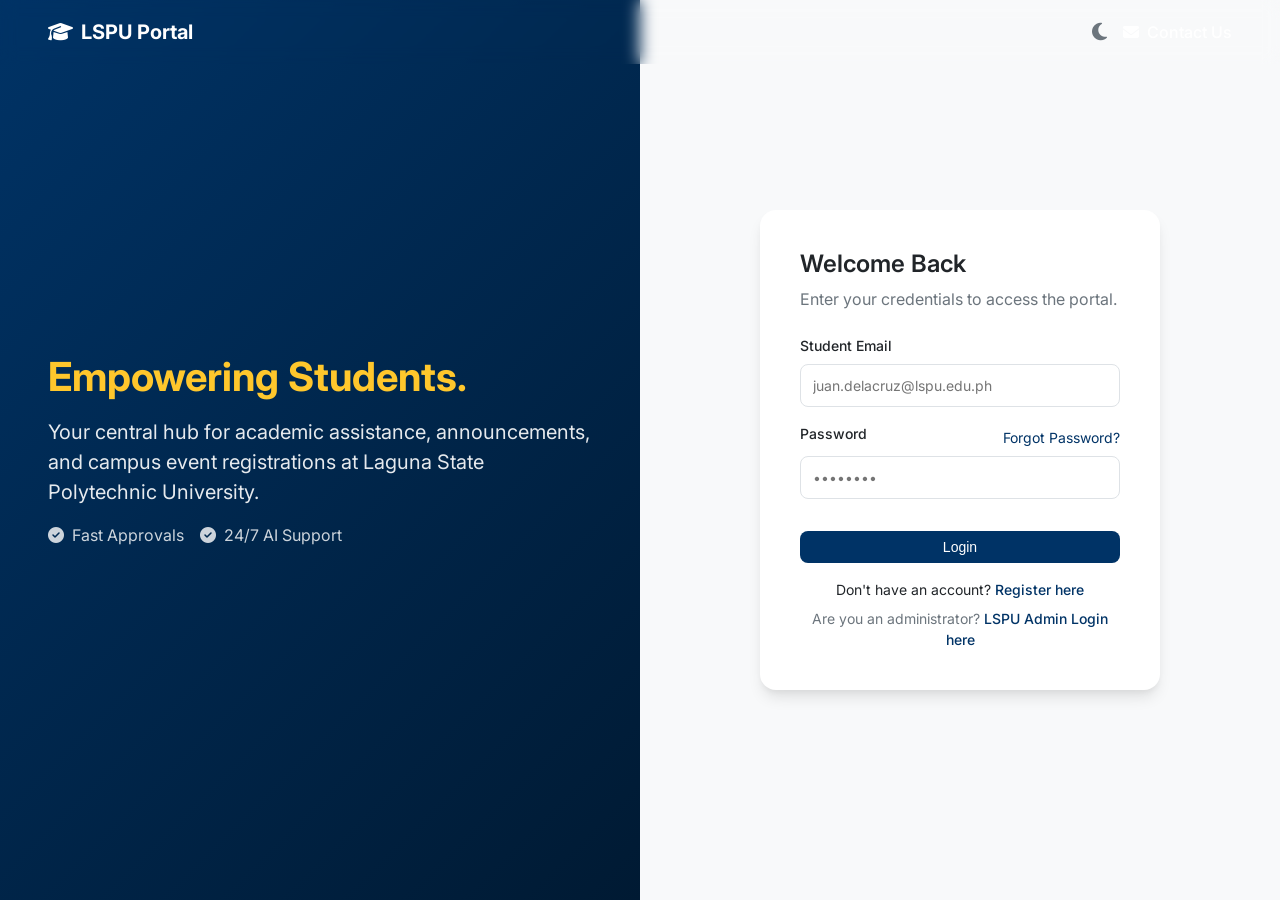
==== index.html @ 84448596 "initial upload intial files" ====
<!DOCTYPE html>
<html lang="en">
<head>
    <meta charset="UTF-8">
    <meta name="viewport" content="width=device-width, initial-scale=1.0">
    <title>LSPU Student Assistance Portal</title>
    <link rel="stylesheet" href="style.css">
    <!-- Using FontAwesome for icons -->
    <link rel="stylesheet" href="https://cdnjs.cloudflare.com/ajax/libs/font-awesome/6.4.0/css/all.min.css">
</head>
<body>
    <header class="top-header" style="position: absolute; width: 100%; background: transparent; border: none; z-index: 10;">
        <div class="logo-container" style="color: white; border: none;">
            <i class="fa-solid fa-graduation-cap"></i> LSPU Portal
        </div>
        <div style="padding-right: 1.5rem; display: flex; gap: 1rem; align-items: center;"><a href="#" class="theme-toggle" style="color: white; font-size: 1.25rem;"><i class="fa-solid fa-moon"></i></a>
            <a href="#" style="color: white; font-weight: 500;"><i class="fa-solid fa-envelope mr-2"></i>Contact Us</a>
        </div>
    </header>

    <main class="split-screen">
        <!-- Left Side: Branding -->
        <section class="split-left">
            <h1 class="brand-title">Empowering Students.</h1>
            <p class="brand-subtitle">Your central hub for academic assistance, announcements, and campus event registrations at Laguna State Polytechnic University.</p>
            
            <div class="mt-4" style="display: flex; gap: 1rem; opacity: 0.8;">
                <div class="flex items-center gap-2"><i class="fa-solid fa-check-circle text-accent"></i> Fast Approvals</div>
                <div class="flex items-center gap-2"><i class="fa-solid fa-check-circle text-accent"></i> 24/7 AI Support</div>
            </div>
        </section>

        <!-- Right Side: Authentication -->
        <section class="split-right">
            <div class="auth-container" id="loginForm">
                <h2 class="mb-2">Welcome Back</h2>
                <p class="text-muted mb-6">Enter your credentials to access the portal.</p>
                
                <form id="formLogin">
                    <div class="form-group">
                        <label class="form-label" for="loginEmail">Student Email</label>
                        <input type="email" id="loginEmail" class="form-control" placeholder="juan.delacruz@lspu.edu.ph" required>
                    </div>
                    <div class="form-group">
                        <div class="flex justify-between items-center">
                            <label class="form-label mb-0" for="loginPassword">Password</label>
                            <a href="#" style="font-size: 0.875rem;">Forgot Password?</a>
                        </div>
                        <input type="password" id="loginPassword" class="form-control mt-1" placeholder="••••••••" required>
                    </div>
                    
                    <button type="submit" class="btn btn-primary btn-block mt-4">Login</button>
                </form>

                <div class="text-center mt-4" style="font-size: 0.875rem;">
                    Don't have an account? <span class="toggle-link" id="showRegister">Register here</span><br>
                    <span class="text-muted mt-2 d-block" style="display: block; margin-top: 0.5rem;">Are you an administrator? <a href="admin-login.html" class="toggle-link" style="text-decoration: none;">LSPU Admin Login here</a></span>
                </div>
            </div>

            <div class="auth-container hidden" id="registerForm">
                <h2 class="mb-2">Create Account</h2>
                <p class="text-muted mb-6">Register with your official student email.</p>
                
                <form id="formRegister">
                    <div class="form-group">
                        <label class="form-label" for="regName">Full Name</label>
                        <input type="text" id="regName" class="form-control" placeholder="Juan Dela Cruz" required>
                    </div>
                    <div class="form-group">
                        <label class="form-label" for="regEmail">Student Email</label>
                        <input type="email" id="regEmail" class="form-control" placeholder="juan.delacruz@lspu.edu.ph" required>
                    </div>
                    <div class="form-group">
                        <label class="form-label" for="regPassword">Password</label>
                        <input type="password" id="regPassword" class="form-control" placeholder="••••••••" required>
                    </div>
                    
                    <button type="submit" class="btn btn-accent btn-block mt-4">Register</button>
                </form>

                <div class="text-center mt-4" style="font-size: 0.875rem;">
                    Already have an account? <span class="toggle-link" id="showLogin">Login here</span><br>
                    <span class="text-muted mt-2 d-block" style="display: block; margin-top: 0.5rem;">Are you an administrator? <a href="admin-login.html" class="toggle-link" style="text-decoration: none;">LSPU Admin Login here</a></span>
                </div>
            </div>
        </section>
    </main>

    <script src="index.js"></script>
<script src="theme.js"></script>
</body>
</html>
---- style.css ----
@import url('https://fonts.googleapis.com/css2?family=Inter:wght@300;400;500;600;700&display=swap');

:root {
  /* Color Palette */
  --bg-color: #F8F9FA;
  --surface-color: #FFFFFF;
  --text-color: #212529;
  --text-muted: #6c757d;
  --border-color: #DEE2E6;
  
  /* LSPU Accent Colors */
  --primary-color: #003366;
  --primary-hover: #002244;
  --accent-color: #FFC72C;
  --accent-hover: #e6b327;
  
  /* Status Colors */
  --status-resolved: #0d6efd;
  --status-pending: #FFC72C;
  --status-rejected: #dc3545;

  /* Shadows */
  --shadow-sm: 0 1px 3px rgba(0,0,0,0.05);
  --shadow-md: 0 4px 6px -1px rgba(0,0,0,0.1), 0 2px 4px -1px rgba(0,0,0,0.06);
  --shadow-lg: 0 10px 15px -3px rgba(0,0,0,0.1), 0 4px 6px -2px rgba(0,0,0,0.05);
  
  /* Radii */
  --radius-sm: 0.375rem;
  --radius-md: 0.5rem;
  --radius-lg: 0.75rem;
  --radius-xl: 1rem;
}

[data-theme="dark"] {
  --bg-color: #121212;
  --surface-color: #1e1e1e;
  --text-color: #e0e0e0;
  --text-muted: #a0a0a0;
  --border-color: #333333;
  --primary-color: #1a5276;
  --primary-hover: #2471a3;
  --accent-color: #d4ac0d;
  --accent-hover: #f1c40f;
  --shadow-sm: 0 1px 3px rgba(0,0,0,0.5);
  --shadow-md: 0 4px 6px -1px rgba(0,0,0,0.6);
  --shadow-lg: 0 10px 15px -3px rgba(0,0,0,0.7);
}

* {
  margin: 0;
  padding: 0;
  box-sizing: border-box;
}

body {
  font-family: 'Inter', sans-serif;
  background-color: var(--bg-color);
  color: var(--text-color);
  line-height: 1.5;
  -webkit-font-smoothing: antialiased;
  transition: background-color 0.3s ease, color 0.3s ease;
}

a {
  color: var(--primary-color);
  text-decoration: none;
  transition: color 0.2s;
}

a:hover {
  color: var(--primary-hover);
}

h1, h2, h3, h4, h5, h6 {
  font-weight: 600;
  line-height: 1.2;
}

/* Typography Utility */
.text-muted { color: var(--text-muted); }
.text-primary { color: var(--primary-color); }

/* Buttons */
.btn {
  display: inline-flex;
  align-items: center;
  justify-content: center;
  padding: 0.5rem 1rem;
  font-weight: 500;
  border-radius: var(--radius-md);
  border: none;
  cursor: pointer;
  transition: all 0.2s ease-in-out;
  font-size: 0.875rem;
}

.btn-primary {
  background-color: var(--primary-color);
  color: #fff;
}

.btn-primary:hover {
  background-color: var(--primary-hover);
  transform: translateY(-1px);
}

.btn-accent {
  background-color: var(--accent-color);
  color: var(--text-color);
}

.btn-accent:hover {
  background-color: var(--accent-hover);
  transform: translateY(-1px);
}

.btn-outline {
  background-color: transparent;
  border: 1px solid var(--border-color);
  color: var(--text-color);
}

.btn-outline:hover {
  background-color: var(--bg-color);
  border-color: var(--text-muted);
}

.btn-block {
  width: 100%;
}

/* Forms */
.form-group {
  margin-bottom: 1rem;
}

.form-label {
  display: block;
  margin-bottom: 0.5rem;
  font-weight: 500;
  font-size: 0.875rem;
}

.form-control {
  display: block;
  width: 100%;
  padding: 0.625rem 0.75rem;
  font-size: 0.875rem;
  line-height: 1.5;
  color: var(--text-color);
  background-color: var(--surface-color);
  border: 1px solid var(--border-color);
  border-radius: var(--radius-md);
  transition: border-color 0.15s ease-in-out, box-shadow 0.15s ease-in-out;
  font-family: 'Inter', sans-serif;
}

.form-control:focus {
  border-color: var(--primary-color);
  outline: 0;
  box-shadow: 0 0 0 0.2rem rgba(0, 51, 102, 0.1);
}

/* Cards & Bento */
.card {
  background-color: var(--surface-color);
  border-radius: var(--radius-lg);
  border: 1px solid var(--border-color);
  box-shadow: var(--shadow-sm);
  padding: 1.5rem;
  transition: box-shadow 0.3s ease, transform 0.3s ease, background-color 0.3s ease, border-color 0.3s ease;
}

.card:hover {
  box-shadow: var(--shadow-lg);
  transform: translateY(-4px) scale(1.01);
}

/* Drag and Drop Zone */
.drop-zone {
  border: 2px dashed var(--border-color);
  border-radius: var(--radius-lg);
  padding: 2rem;
  text-align: center;
  background-color: var(--bg-color);
  cursor: pointer;
  transition: all 0.2s ease-in-out;
}

.drop-zone:hover, .drop-zone.dragover {
  border-color: var(--primary-color);
  background-color: rgba(0, 51, 102, 0.02);
}

/* Capsules / Badges */
.badge {
  display: inline-flex;
  align-items: center;
  padding: 0.25em 0.6em;
  font-size: 0.75rem;
  font-weight: 600;
  border-radius: 9999px; /* Pill shape */
}

.badge-resolved {
  background-color: rgba(13, 110, 253, 0.1);
  color: var(--status-resolved);
}

.badge-pending {
  background-color: rgba(255, 199, 44, 0.2);
  color: #b38600; /* Darker yellow for text contrast */
}

/* Layout Utilities */
.split-screen {
  display: flex;
  min-height: 100vh;
  flex-direction: column;
}

@media (min-width: 768px) {
  .split-screen {
    flex-direction: row;
  }
}

.split-left {
  flex: 1;
  background: linear-gradient(135deg, var(--primary-color) 0%, #001a33 100%);
  color: white;
  display: flex;
  flex-direction: column;
  justify-content: center;
  padding: 3rem;
}

.split-right {
  flex: 1;
  background-color: var(--bg-color);
  display: flex;
  flex-direction: column;
  justify-content: center;
  padding: 3rem;
  position: relative;
}

/* Dashboard Layout */
.dashboard-layout {
  display: flex;
  min-height: 100vh;
  flex-direction: column;
}

.sidebar {
  width: 250px;
  background-color: var(--surface-color);
  border-right: 1px solid var(--border-color);
  display: flex;
  flex-direction: column;
  position: fixed;
  top: 0;
  bottom: 0;
  left: -250px;
  transition: left 0.3s ease, background-color 0.3s ease, border-color 0.3s ease;
  z-index: 1000;
}

.sidebar.open {
  left: 0;
}

@media (min-width: 992px) {
  .dashboard-layout {
    flex-direction: row;
  }
  .sidebar {
    position: static;
    left: 0;
  }
  .main-content {
    flex: 1;
  }
}

.sidebar-overlay {
  display: none;
  position: fixed;
  top: 0; left: 0; right: 0; bottom: 0;
  background: rgba(0,0,0,0.5);
  z-index: 999;
}
.sidebar-overlay.active {
  display: block;
}

@media (min-width: 992px) {
  .sidebar-overlay {
    display: none !important;
  }
}

.main-content {
  flex: 1;
  display: flex;
  flex-direction: column;
  background-color: var(--bg-color);
  min-height: 100vh;
}

.top-header {
  height: 64px;
  background-color: var(--surface-color);
  border-bottom: 1px solid var(--border-color);
  display: flex;
  align-items: center;
  justify-content: space-between;
  padding: 0 1.5rem;
  transition: background-color 0.3s ease, border-color 0.3s ease;
  backdrop-filter: blur(8px);
}

.content-area {
  padding: 1.5rem;
  flex: 1;
  overflow-y: auto;
}

/* Bento Grid */
.bento-grid {
  display: grid;
  grid-template-columns: repeat(1, 1fr);
  gap: 1.5rem;
}

@media (min-width: 768px) {
  .bento-grid {
    grid-template-columns: repeat(2, 1fr);
  }
}

@media (min-width: 1200px) {
  .bento-grid {
    grid-template-columns: repeat(3, 1fr);
  }
}

/* Utilities */
.hidden { display: none !important; }
.flex { display: flex; }
.items-center { align-items: center; }
.justify-between { justify-content: space-between; }
.mt-1 { margin-top: 0.25rem; }
.mt-2 { margin-top: 0.5rem; }
.mt-4 { margin-top: 1rem; }
.mb-2 { margin-bottom: 0.5rem; }
.mb-4 { margin-bottom: 1rem; }
.mb-6 { margin-bottom: 1.5rem; }
.mr-2 { margin-right: 0.5rem; }
.gap-2 { gap: 0.5rem; }
.gap-4 { gap: 1rem; }
.text-center { text-align: center; }
.w-full { width: 100%; }

/* Auth Container */
.auth-container {
  max-width: 400px;
  width: 100%;
  margin: 0 auto;
  background: var(--surface-color);
  padding: 2.5rem;
  border-radius: var(--radius-xl);
  box-shadow: var(--shadow-lg);
}

.toggle-link {
  color: var(--primary-color);
  cursor: pointer;
  font-weight: 500;
}

.toggle-link:hover {
  text-decoration: underline;
}

.brand-title {
  font-size: 2.5rem;
  font-weight: 700;
  margin-bottom: 1rem;
  color: var(--accent-color);
}

.brand-subtitle {
  font-size: 1.25rem;
  opacity: 0.9;
}

/* Navigation Links */
.nav-link {
  display: flex;
  align-items: center;
  padding: 0.75rem 1.5rem;
  color: var(--text-color);
  font-weight: 500;
  transition: background-color 0.3s ease, color 0.3s ease, padding-left 0.3s ease;
  border-left: 3px solid transparent;
}

.nav-link:hover {
  background-color: var(--bg-color);
  color: var(--primary-color);
  padding-left: 1.75rem;
}

.nav-link.active {
  background-color: rgba(0, 51, 102, 0.05);
  color: var(--primary-color);
  border-left-color: var(--primary-color);
}

.nav-icon {
  margin-right: 0.75rem;
  width: 20px;
  text-align: center;
}

.logo-container {
  padding: 1.5rem;
  border-bottom: 1px solid var(--border-color);
  font-weight: 700;
  font-size: 1.25rem;
  color: var(--primary-color);
  display: flex;
  align-items: center;
  gap: 0.5rem;
}

/* Horizontal Carousel */
.carousel-container {
  display: flex;
  overflow-x: auto;
  gap: 1.5rem;
  padding-bottom: 1rem;
  scroll-snap-type: x mandatory;
  -webkit-overflow-scrolling: touch;
}

.carousel-container::-webkit-scrollbar {
  height: 8px;
}

.carousel-container::-webkit-scrollbar-track {
  background: var(--bg-color); 
  border-radius: 4px;
}

.carousel-container::-webkit-scrollbar-thumb {
  background: var(--border-color); 
  border-radius: 4px;
}

.carousel-container::-webkit-scrollbar-thumb:hover {
  background: var(--text-muted); 
}

.carousel-card {
  min-width: 300px;
  max-width: 400px;
  flex: 0 0 auto;
  scroll-snap-align: start;
  overflow: hidden;
  display: flex;
  flex-direction: column;
}

.carousel-banner {
  width: 100%;
  height: 180px;
  object-fit: cover;
  border-bottom: 1px solid var(--border-color);
}
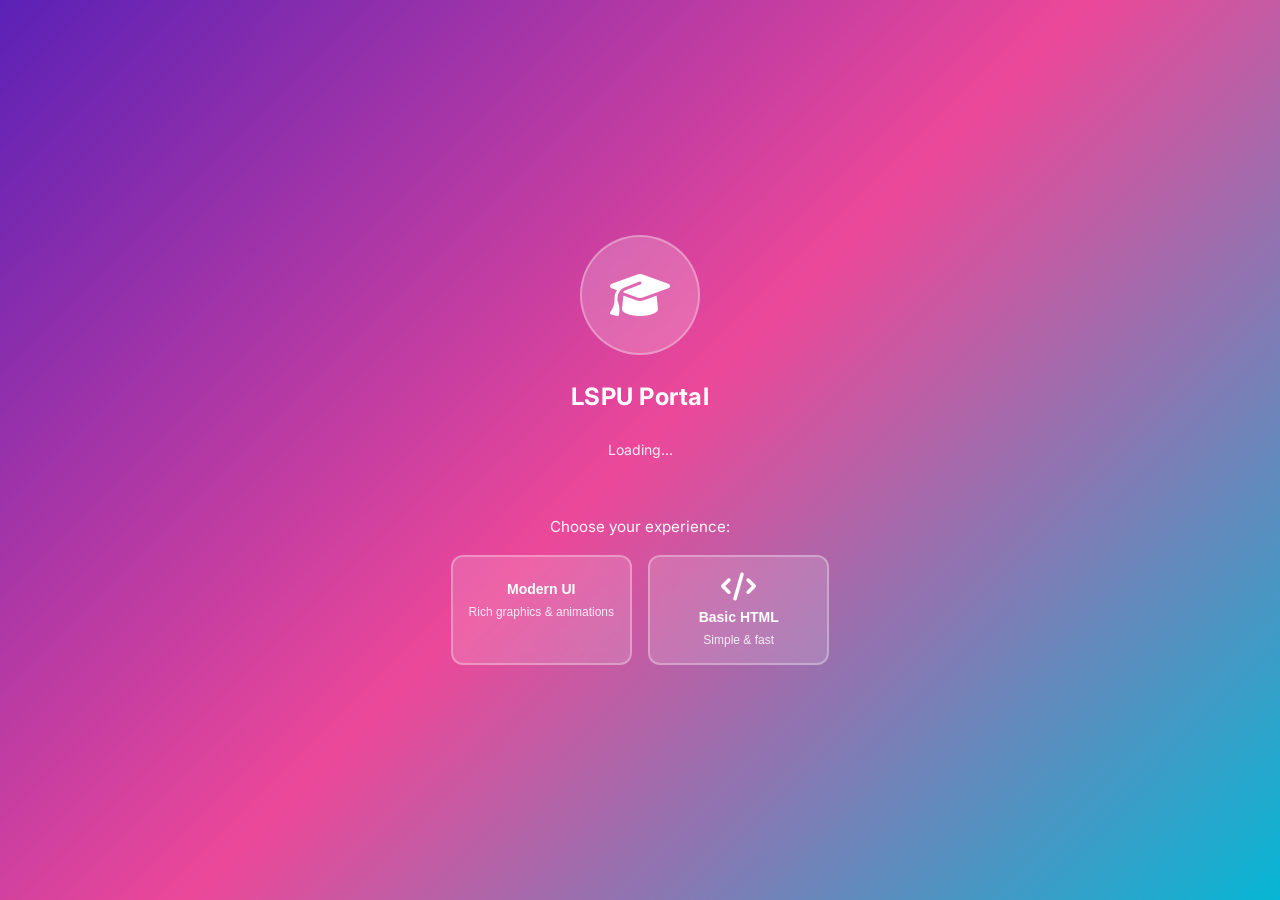
==== commit 01d99118: "Add Basic HTML mode, splash screen, and styles Introduce a lightweight Basic HTML mode and animated " ====
--- a/index.html
+++ b/index.html
@@ -89,7 +89,12 @@
 
     <script src="index.js"></script>
 <script src="theme.js"></script>
+<script src="notifications.js"></script>
+<script src="basic-mode.js"></script>
+<script src="splash-screen.js"></script>
 </body>
 </html>
 
 
+
+
--- a/style.css
+++ b/style.css
@@ -1,28 +1,38 @@
 @import url('https://fonts.googleapis.com/css2?family=Inter:wght@300;400;500;600;700&display=swap');
 
 :root {
-  /* Color Palette */
-  --bg-color: #F8F9FA;
+  /* Modern Vibrant Color Palette */
+  --bg-color: #F0F4FF;
   --surface-color: #FFFFFF;
-  --text-color: #212529;
+  --text-color: #1a1f3a;
   --text-muted: #6c757d;
-  --border-color: #DEE2E6;
+  --border-color: #E0E8FF;
   
-  /* LSPU Accent Colors */
-  --primary-color: #003366;
-  --primary-hover: #002244;
-  --accent-color: #FFC72C;
-  --accent-hover: #e6b327;
+  /* Primary Gradient Colors */
+  --primary-color: #5B21B6;
+  --primary-hover: #7C3AED;
+  --accent-color: #F59E0B;
+  --accent-hover: #D97706;
+  
+  /* Secondary vibrant colors */
+  --secondary-color: #EC4899;
+  --secondary-hover: #DB2777;
+  --tertiary-color: #06B6D4;
+  --tertiary-hover: #0891B2;
+  --success-color: #10B981;
+  --success-hover: #059669;
+  --warning-color: #F59E0B;
+  --danger-color: #EF4444;
   
   /* Status Colors */
-  --status-resolved: #0d6efd;
-  --status-pending: #FFC72C;
-  --status-rejected: #dc3545;
+  --status-resolved: #10B981;
+  --status-pending: #F59E0B;
+  --status-rejected: #EF4444;
 
   /* Shadows */
-  --shadow-sm: 0 1px 3px rgba(0,0,0,0.05);
-  --shadow-md: 0 4px 6px -1px rgba(0,0,0,0.1), 0 2px 4px -1px rgba(0,0,0,0.06);
-  --shadow-lg: 0 10px 15px -3px rgba(0,0,0,0.1), 0 4px 6px -2px rgba(0,0,0,0.05);
+  --shadow-sm: 0 1px 3px rgba(91, 33, 182, 0.08);
+  --shadow-md: 0 4px 6px -1px rgba(91, 33, 182, 0.12), 0 2px 4px -1px rgba(91, 33, 182, 0.08);
+  --shadow-lg: 0 10px 15px -3px rgba(91, 33, 182, 0.15), 0 4px 6px -2px rgba(91, 33, 182, 0.1);
   
   /* Radii */
   --radius-sm: 0.375rem;
@@ -32,18 +42,26 @@
 }
 
 [data-theme="dark"] {
-  --bg-color: #121212;
-  --surface-color: #1e1e1e;
-  --text-color: #e0e0e0;
-  --text-muted: #a0a0a0;
-  --border-color: #333333;
-  --primary-color: #1a5276;
-  --primary-hover: #2471a3;
-  --accent-color: #d4ac0d;
-  --accent-hover: #f1c40f;
-  --shadow-sm: 0 1px 3px rgba(0,0,0,0.5);
-  --shadow-md: 0 4px 6px -1px rgba(0,0,0,0.6);
-  --shadow-lg: 0 10px 15px -3px rgba(0,0,0,0.7);
+  --bg-color: #0f1419;
+  --surface-color: #1a202c;
+  --text-color: #f0f4ff;
+  --text-muted: #a0aec0;
+  --border-color: #2d3748;
+  --primary-color: #9F7AEA;
+  --primary-hover: #B291DC;
+  --accent-color: #F6AD55;
+  --accent-hover: #F98316;
+  --secondary-color: #F687B3;
+  --secondary-hover: #F472B6;
+  --tertiary-color: #22D3EE;
+  --tertiary-hover: #06B6D4;
+  --success-color: #34D399;
+  --success-hover: #10B981;
+  --warning-color: #FBBF24;
+  --danger-color: #F87171;
+  --shadow-sm: 0 1px 3px rgba(159, 122, 234, 0.15);
+  --shadow-md: 0 4px 6px -1px rgba(159, 122, 234, 0.2);
+  --shadow-lg: 0 10px 15px -3px rgba(159, 122, 234, 0.25);
 }
 
 * {
@@ -97,21 +115,25 @@
 .btn-primary {
   background-color: var(--primary-color);
   color: #fff;
+  font-weight: 600;
 }
 
 .btn-primary:hover {
   background-color: var(--primary-hover);
-  transform: translateY(-1px);
+  transform: translateY(-2px);
+  box-shadow: 0 8px 12px rgba(91, 33, 182, 0.3);
 }
 
 .btn-accent {
   background-color: var(--accent-color);
-  color: var(--text-color);
+  color: #fff;
+  font-weight: 600;
 }
 
 .btn-accent:hover {
   background-color: var(--accent-hover);
-  transform: translateY(-1px);
+  transform: translateY(-2px);
+  box-shadow: 0 8px 12px rgba(245, 158, 11, 0.3);
 }
 
 .btn-outline {
@@ -158,7 +180,7 @@
 .form-control:focus {
   border-color: var(--primary-color);
   outline: 0;
-  box-shadow: 0 0 0 0.2rem rgba(0, 51, 102, 0.1);
+  box-shadow: 0 0 0 0.2rem rgba(91, 33, 182, 0.15);
 }
 
 /* Cards & Bento */
@@ -168,12 +190,31 @@
   border: 1px solid var(--border-color);
   box-shadow: var(--shadow-sm);
   padding: 1.5rem;
-  transition: box-shadow 0.3s ease, transform 0.3s ease, background-color 0.3s ease, border-color 0.3s ease;
+  transition: box-shadow 0.3s ease, transform 0.3s ease, background-color 0.3s ease, border-color 0.3s ease, border 0.3s ease;
+  position: relative;
+}
+
+.card::before {
+  content: '';
+  position: absolute;
+  top: 0;
+  left: 0;
+  right: 0;
+  height: 3px;
+  background: linear-gradient(90deg, var(--primary-color), var(--accent-color), var(--secondary-color));
+  border-radius: var(--radius-lg) var(--radius-lg) 0 0;
+  opacity: 0;
+  transition: opacity 0.3s ease;
 }
 
 .card:hover {
   box-shadow: var(--shadow-lg);
-  transform: translateY(-4px) scale(1.01);
+  transform: translateY(-6px);
+  border-color: var(--primary-color);
+}
+
+.card:hover::before {
+  opacity: 1;
 }
 
 /* Drag and Drop Zone */
@@ -189,7 +230,7 @@
 
 .drop-zone:hover, .drop-zone.dragover {
   border-color: var(--primary-color);
-  background-color: rgba(0, 51, 102, 0.02);
+  background: linear-gradient(135deg, rgba(91, 33, 182, 0.05), rgba(236, 72, 153, 0.03));
 }
 
 /* Capsules / Badges */
@@ -203,13 +244,17 @@
 }
 
 .badge-resolved {
-  background-color: rgba(13, 110, 253, 0.1);
+  background: linear-gradient(135deg, rgba(16, 185, 129, 0.1), rgba(16, 185, 129, 0.05));
   color: var(--status-resolved);
+  border: 1px solid var(--status-resolved);
+  font-weight: 600;
 }
 
 .badge-pending {
-  background-color: rgba(255, 199, 44, 0.2);
-  color: #b38600; /* Darker yellow for text contrast */
+  background: linear-gradient(135deg, rgba(245, 158, 11, 0.15), rgba(245, 158, 11, 0.05));
+  color: #b45309;
+  border: 1px solid var(--status-pending);
+  font-weight: 600;
 }
 
 /* Layout Utilities */
@@ -227,7 +272,7 @@
 
 .split-left {
   flex: 1;
-  background: linear-gradient(135deg, var(--primary-color) 0%, #001a33 100%);
+  background: linear-gradient(135deg, var(--primary-color) 0%, var(--secondary-color) 50%, var(--tertiary-color) 100%);
   color: white;
   display: flex;
   flex-direction: column;
@@ -371,6 +416,19 @@
   padding: 2.5rem;
   border-radius: var(--radius-xl);
   box-shadow: var(--shadow-lg);
+  border: 1px solid var(--border-color);
+  position: relative;
+  overflow: hidden;
+}
+
+.auth-container::before {
+  content: '';
+  position: absolute;
+  top: 0;
+  left: 0;
+  right: 0;
+  height: 4px;
+  background: linear-gradient(90deg, var(--primary-color), var(--accent-color), var(--secondary-color));
 }
 
 .toggle-link {
@@ -407,13 +465,13 @@
 }
 
 .nav-link:hover {
-  background-color: var(--bg-color);
+  background: linear-gradient(90deg, rgba(91, 33, 182, 0.08), transparent);
   color: var(--primary-color);
   padding-left: 1.75rem;
 }
 
 .nav-link.active {
-  background-color: rgba(0, 51, 102, 0.05);
+  background: linear-gradient(90deg, rgba(91, 33, 182, 0.12), transparent);
   color: var(--primary-color);
   border-left-color: var(--primary-color);
 }
@@ -479,3 +537,944 @@
   object-fit: cover;
   border-bottom: 1px solid var(--border-color);
 }
+
+/* Chatbot UI Styles */
+.chat-window {
+  display: flex;
+  flex-direction: column;
+  height: calc(100vh - 200px);
+  min-height: 400px;
+  background-color: var(--surface-color);
+  border-radius: var(--radius-lg);
+  border: 1px solid var(--border-color);
+  overflow: hidden;
+}
+
+.chat-messages {
+  flex: 1;
+  padding: 1.5rem;
+  overflow-y: auto;
+  display: flex;
+  flex-direction: column;
+  gap: 1rem;
+}
+
+.chat-message {
+  max-width: 80%;
+  display: flex;
+  gap: 0.75rem;
+  align-items: flex-end;
+}
+
+.chat-message.bot {
+  align-self: flex-start;
+}
+
+.chat-message.user {
+  align-self: flex-end;
+  flex-direction: row-reverse;
+}
+
+.message-avatar {
+  width: 32px;
+  height: 32px;
+  border-radius: 50%;
+  display: flex;
+  align-items: center;
+  justify-content: center;
+  flex-shrink: 0;
+}
+
+.message-avatar.bot {
+  background-color: var(--bg-color);
+  color: var(--primary-color);
+  border: 1px solid var(--border-color);
+}
+
+.message-avatar.user {
+  background-color: var(--primary-color);
+  color: white;
+}
+
+.message-bubble {
+  padding: 0.75rem 1rem;
+  border-radius: 1rem;
+  font-size: 0.95rem;
+  line-height: 1.5;
+}
+
+.chat-message.bot .message-bubble {
+  background: linear-gradient(135deg, var(--bg-color), rgba(91, 33, 182, 0.03));
+  color: var(--text-color);
+  border-bottom-left-radius: 0.25rem;
+  border: 1.5px solid var(--border-color);
+}
+
+.chat-message.user .message-bubble {
+  background: linear-gradient(135deg, var(--primary-color), var(--secondary-color));
+  color: white;
+  border-bottom-right-radius: 0.25rem;
+}
+
+.chat-suggestions {
+  padding: 0.75rem 1rem;
+  background-color: var(--bg-color);
+  border-top: 1px solid var(--border-color);
+  display: flex;
+  gap: 0.5rem;
+  overflow-x: auto;
+  scrollbar-width: none; /* Firefox */
+}
+.chat-suggestions::-webkit-scrollbar {
+  display: none; /* Chrome/Safari */
+}
+
+.suggestion-chip {
+  white-space: nowrap;
+  padding: 0.4rem 0.8rem;
+  border-radius: 9999px;
+  background-color: var(--surface-color);
+  border: 1.5px solid var(--primary-color);
+  color: var(--primary-color);
+  font-size: 0.8rem;
+  font-weight: 600;
+  cursor: pointer;
+  transition: all 0.3s ease;
+}
+
+.suggestion-chip:hover {
+  background: linear-gradient(135deg, var(--primary-color), var(--secondary-color));
+  color: white;
+  transform: translateY(-2px);
+  box-shadow: 0 6px 12px rgba(91, 33, 182, 0.25);
+}
+
+.chat-input-area {
+  padding: 1rem;
+  background-color: var(--surface-color);
+  border-top: 1px solid var(--border-color);
+  display: flex;
+  gap: 0.75rem;
+}
+
+.chat-input {
+  flex: 1;
+  padding: 0.75rem 1rem;
+  border: 1px solid var(--border-color);
+  border-radius: 9999px;
+  background-color: var(--bg-color);
+  color: var(--text-color);
+  outline: none;
+  transition: border-color 0.2s;
+}
+
+.chat-input:focus {
+  border-color: var(--primary-color);
+}
+
+.chat-send-btn {
+  width: 45px;
+  height: 45px;
+  border-radius: 50%;
+  background-color: var(--primary-color);
+  color: white;
+  border: none;
+  cursor: pointer;
+  display: flex;
+  align-items: center;
+  justify-content: center;
+  transition: transform 0.2s;
+}
+
+.chat-send-btn:hover {
+  transform: scale(1.05);
+}
+
+/* Document Request Tracker (Stepper) */
+.stepper-container {
+  display: flex;
+  justify-content: space-between;
+  align-items: center;
+  position: relative;
+  margin-top: 2rem;
+  padding: 0 1rem;
+}
+
+.stepper-container::before {
+  content: '';
+  position: absolute;
+  top: 50%;
+  left: 2rem;
+  right: 2rem;
+  height: 2px;
+  background-color: var(--border-color);
+  transform: translateY(-50%);
+  z-index: 1;
+}
+
+.stepper-step {
+  display: flex;
+  flex-direction: column;
+  align-items: center;
+  position: relative;
+  z-index: 2;
+  background-color: var(--surface-color);
+  padding: 0 0.5rem;
+}
+
+.stepper-icon {
+  width: 40px;
+  height: 40px;
+  border-radius: 50%;
+  background-color: var(--bg-color);
+  border: 2px solid var(--border-color);
+  display: flex;
+  align-items: center;
+  justify-content: center;
+  color: var(--text-muted);
+  font-size: 1.25rem;
+  transition: all 0.3s ease;
+}
+
+.stepper-label {
+  margin-top: 0.5rem;
+  font-size: 0.875rem;
+  font-weight: 500;
+  color: var(--text-muted);
+}
+
+.stepper-step.active .stepper-icon {
+  background: linear-gradient(135deg, rgba(245, 158, 11, 0.2), rgba(236, 72, 153, 0.1));
+  border-color: var(--accent-color);
+  color: var(--accent-color);
+  box-shadow: 0 0 0 4px rgba(245, 158, 11, 0.15);
+  font-weight: 700;
+}
+
+.stepper-step.active .stepper-label {
+  color: var(--text-color);
+}
+
+.stepper-step.completed .stepper-icon {
+  background: linear-gradient(135deg, var(--success-color), var(--tertiary-color));
+  border-color: var(--success-color);
+  color: white;
+  font-weight: 700;
+}
+
+.stepper-step.processing .stepper-icon {
+  background: linear-gradient(135deg, var(--primary-color), var(--secondary-color));
+  border-color: var(--primary-color);
+  color: white;
+  font-weight: 700;
+}
+
+/* Kanban Board */
+.kanban-board {
+  display: flex;
+  gap: 1.5rem;
+  overflow-x: auto;
+  padding-bottom: 1rem;
+}
+
+.kanban-col {
+  flex: 1;
+  min-width: 300px;
+  background: linear-gradient(135deg, var(--bg-color), rgba(91, 33, 182, 0.03));
+  border-radius: var(--radius-lg);
+  padding: 1rem;
+  display: flex;
+  flex-direction: column;
+  gap: 1rem;
+  border: 1px solid var(--border-color);
+}
+
+.kanban-header {
+  font-weight: 600;
+  font-size: 1.125rem;
+  display: flex;
+  align-items: center;
+  justify-content: space-between;
+  margin-bottom: 0.5rem;
+}
+
+.kanban-card {
+  background-color: var(--surface-color);
+  padding: 1rem;
+  border-radius: var(--radius-md);
+  border: 1.5px solid var(--border-color);
+  box-shadow: var(--shadow-sm);
+  cursor: grab;
+  transition: transform 0.2s, box-shadow 0.2s, border-color 0.2s;
+  position: relative;
+  overflow: hidden;
+}
+
+.kanban-card::before {
+  content: '';
+  position: absolute;
+  top: 0;
+  left: 0;
+  width: 3px;
+  height: 100%;
+  background: linear-gradient(180deg, var(--primary-color), var(--secondary-color));
+  transform: scaleX(0);
+  transform-origin: left;
+  transition: transform 0.3s ease;
+}
+
+.kanban-card:hover {
+  transform: translateY(-4px);
+  box-shadow: var(--shadow-md);
+  border-color: var(--primary-color);
+}
+
+.kanban-card:hover::before {
+  transform: scaleX(1);
+}
+
+.kanban-col.drag-over {
+  background: linear-gradient(135deg, rgba(91, 33, 182, 0.08), rgba(236, 72, 153, 0.05));
+  border: 2px dashed var(--primary-color);
+}
+
+/* Notifications Dropdown */
+.notification-wrapper {
+  position: relative;
+}
+
+.notification-bell {
+  position: relative;
+  font-size: 1.25rem;
+  color: var(--text-muted);
+  cursor: pointer;
+  padding: 0.5rem;
+  transition: color 0.2s;
+}
+
+.notification-bell:hover {
+  color: var(--primary-color);
+}
+
+.notification-badge {
+  position: absolute;
+  top: 4px;
+  right: 4px;
+  width: 10px;
+  height: 10px;
+  background-color: #dc3545;
+  border-radius: 50%;
+  display: none; /* Hidden by default */
+}
+
+.notification-badge.active {
+  display: block;
+}
+
+.notification-dropdown {
+  position: absolute;
+  top: 100%;
+  right: 0;
+  width: 320px;
+  background-color: var(--surface-color);
+  border: 1px solid var(--border-color);
+  border-radius: var(--radius-lg);
+  box-shadow: var(--shadow-lg);
+  z-index: 1050;
+  display: none;
+  flex-direction: column;
+  margin-top: 0.5rem;
+  max-height: 400px;
+  overflow-y: auto;
+}
+
+.notification-dropdown.show {
+  display: flex;
+}
+
+.notification-item {
+  padding: 1rem;
+  border-bottom: 1px solid var(--border-color);
+  display: flex;
+  gap: 0.75rem;
+  transition: background-color 0.2s;
+  cursor: pointer;
+}
+
+.notification-item:hover {
+  background-color: var(--bg-color);
+}
+
+.notification-item.unread {
+  background: linear-gradient(90deg, rgba(91, 33, 182, 0.05), transparent);
+  border-left: 4px solid var(--primary-color);
+}
+
+.notification-item:last-child {
+  border-bottom: none;
+}
+
+/* Basic HTML Mode (Lightweight) */
+body.basic-mode {
+  --bg-color: #FFFFFF;
+  --surface-color: #FFFFFF;
+  --primary-color: #0000CC;
+  --primary-hover: #0000CC;
+  --accent-color: #0066CC;
+  --accent-hover: #0066CC;
+  --shadow-sm: none;
+  --shadow-md: none;
+  --shadow-lg: none;
+}
+
+body.basic-mode * {
+  transition: none !important;
+  animation: none !important;
+}
+
+body.basic-mode .card {
+  border: 1px solid #999;
+  box-shadow: none;
+  padding: 1rem;
+  margin-bottom: 1rem;
+}
+
+body.basic-mode .card:hover {
+  transform: none !important;
+  box-shadow: none !important;
+  background-color: #f9f9f9;
+}
+
+body.basic-mode .btn {
+  background-color: var(--primary-color);
+  color: white;
+  border: 1px solid var(--primary-color);
+  padding: 0.5rem 1rem;
+  font-weight: normal;
+  display: inline-block;
+  margin: 0.25rem;
+}
+
+body.basic-mode .btn:hover {
+  background-color: white;
+  color: var(--primary-color);
+  transform: none;
+}
+
+body.basic-mode .split-left {
+  background: white;
+  color: #000;
+  border-right: 1px solid #999;
+  padding: 1.5rem;
+}
+
+body.basic-mode .split-right {
+  background: white;
+  padding: 1.5rem;
+}
+
+body.basic-mode .brand-title {
+  color: #0000CC;
+  font-size: 1.25rem;
+  margin: 0;
+}
+
+body.basic-mode .brand-subtitle {
+  font-size: 1rem;
+  line-height: 1.4;
+  margin: 0.5rem 0 0 0;
+}
+
+body.basic-mode .auth-container {
+  border: 1px solid #999;
+  box-shadow: none;
+  max-width: 100%;
+  padding: 1.5rem;
+}
+
+body.basic-mode .auth-container::before {
+  display: none;
+}
+
+body.basic-mode .form-control {
+  border: 1px solid #999;
+  padding: 0.5rem;
+  font-size: 1rem;
+  width: 100%;
+  margin-bottom: 0.5rem;
+}
+
+body.basic-mode .form-control:focus {
+  border: 1px solid #0000CC;
+  outline: 1px solid #0000CC;
+  box-shadow: none !important;
+}
+
+body.basic-mode .kanban-card {
+  border: 1px solid #999;
+  background: white;
+  margin-bottom: 0.5rem;
+  padding: 0.75rem;
+}
+
+body.basic-mode .kanban-card::before {
+  display: none;
+}
+
+body.basic-mode .kanban-col {
+  background: white;
+  border: 1px solid #999;
+  margin-bottom: 1rem;
+}
+
+body.basic-mode .suggestion-chip {
+  border: 1px solid #0066CC;
+  background: white;
+  color: #0066CC;
+  padding: 0.4rem 0.8rem;
+  margin: 0.25rem;
+  display: inline-block;
+}
+
+body.basic-mode .suggestion-chip:hover {
+  background: #0066CC;
+  color: white;
+  transform: none;
+  box-shadow: none;
+}
+
+body.basic-mode .card::before {
+  display: none;
+}
+
+body.basic-mode .chat-message.user .message-bubble {
+  background: #0066CC;
+  color: white;
+  max-width: 80%;
+}
+
+body.basic-mode .chat-message.bot .message-bubble {
+  background: #f0f0f0;
+  color: #000;
+  border: 1px solid #ccc;
+  max-width: 80%;
+}
+
+body.basic-mode .badge-resolved,
+body.basic-mode .badge-pending {
+  border: 1px solid #999;
+  background: white;
+  display: inline-block;
+  padding: 0.25rem 0.5rem;
+  margin: 0.1rem;
+}
+
+body.basic-mode .stepper-step.active .stepper-icon {
+  background: white;
+  border: 2px solid #0066CC;
+  color: #0066CC;
+  box-shadow: none;
+}
+
+body.basic-mode .stepper-step.completed .stepper-icon {
+  background: #008000;
+  color: white;
+  border: 1px solid #008000;
+}
+
+body.basic-mode .stepper-step.processing .stepper-icon {
+  background: #0066CC;
+  color: white;
+  border: 1px solid #0066CC;
+}
+
+body.basic-mode .nav-link {
+  background: white;
+  border: none;
+  border-bottom: 1px solid #eee;
+  padding: 0.75rem 1.5rem;
+}
+
+body.basic-mode .nav-link:hover {
+  background: #f0f0f0;
+}
+
+body.basic-mode .nav-link.active {
+  background: #e0e0e0;
+  border-left: 3px solid #0000CC;
+  padding-left: 1.47rem;
+}
+
+/* Basic mode - Sidebar and dashboard */
+body.basic-mode .sidebar {
+  background: white;
+  border-right: 1px solid #999;
+}
+
+body.basic-mode .main-content {
+  background: white;
+}
+
+body.basic-mode .top-header {
+  background: white;
+  border-bottom: 1px solid #999;
+}
+
+body.basic-mode .logo-container {
+  border-bottom: 1px solid #999;
+  color: #0000CC;
+}
+
+body.basic-mode .content-area {
+  padding: 1rem;
+  background: white;
+}
+
+body.basic-mode .bento-grid {
+  grid-template-columns: 1fr;
+}
+
+body.basic-mode .drop-zone {
+  border: 2px dashed #999;
+  background: white;
+  padding: 1.5rem;
+}
+
+body.basic-mode .drop-zone:hover,
+body.basic-mode .drop-zone.dragover {
+  background: #f9f9f9;
+  border-color: #0000CC;
+}
+
+/* Basic mode - Form styling */
+body.basic-mode .form-group {
+  margin-bottom: 1rem;
+}
+
+body.basic-mode .form-label {
+  font-weight: normal;
+  font-size: 0.9rem;
+  display: block;
+  margin-bottom: 0.25rem;
+}
+
+/* Basic mode - Simple button block */
+body.basic-mode .btn-block {
+  width: 100%;
+  display: block;
+}
+
+/* Basic mode - Mobile responsive layout */
+@media (max-width: 768px) {
+  body.basic-mode .split-screen {
+    flex-direction: column;
+  }
+
+  body.basic-mode .split-left {
+    border-right: none;
+    border-bottom: 1px solid #999;
+  }
+
+  body.basic-mode .dashboard-layout {
+    flex-direction: column;
+  }
+
+  body.basic-mode .sidebar {
+    position: static;
+    width: 100%;
+    border-right: none;
+    border-bottom: 1px solid #999;
+  }
+
+  body.basic-mode .main-content {
+    flex: 1;
+  }
+
+  body.basic-mode .kanban-board {
+    flex-direction: column;
+  }
+
+  body.basic-mode .kanban-col {
+    min-width: 100%;
+  }
+
+  body.basic-mode .bento-grid {
+    grid-template-columns: 1fr;
+  }
+
+  body.basic-mode .auth-container {
+    max-width: 100%;
+    padding: 1rem;
+  }
+
+  body.basic-mode .card {
+    padding: 0.75rem;
+  }
+
+  body.basic-mode .btn {
+    font-size: 0.85rem;
+    padding: 0.4rem 0.75rem;
+  }
+
+  body.basic-mode .top-header {
+    height: auto;
+    flex-direction: column;
+    gap: 0.5rem;
+  }
+}
+
+/* Mode toggle button */
+.html-mode-toggle {
+  background: none;
+  border: 1px solid var(--border-color);
+  color: var(--text-color);
+  padding: 0.4rem 0.8rem;
+  border-radius: var(--radius-md);
+  cursor: pointer;
+  font-size: 0.875rem;
+  font-weight: 500;
+  transition: all 0.2s;
+}
+
+.html-mode-toggle:hover {
+  background-color: var(--bg-color);
+}
+
+.html-mode-toggle.active {
+  background-color: var(--primary-color);
+  color: white;
+  border-color: var(--primary-color);
+}
+
+/* Splash Screen */
+.splash-screen {
+  position: fixed;
+  top: 0;
+  left: 0;
+  right: 0;
+  bottom: 0;
+  background: linear-gradient(135deg, var(--primary-color) 0%, var(--secondary-color) 50%, var(--tertiary-color) 100%);
+  display: flex;
+  align-items: center;
+  justify-content: center;
+  z-index: 9999;
+  opacity: 1;
+  transition: opacity 0.5s ease-in-out;
+}
+
+.splash-screen.hidden {
+  opacity: 0;
+  pointer-events: none;
+}
+
+.splash-screen-content {
+  text-align: center;
+  color: white;
+  display: flex;
+  flex-direction: column;
+  align-items: center;
+  gap: 1.5rem;
+  max-width: 600px;
+  padding: 2rem;
+}
+
+.splash-logo {
+  width: 120px;
+  height: 120px;
+  background-color: rgba(255, 255, 255, 0.2);
+  border-radius: 50%;
+  display: flex;
+  align-items: center;
+  justify-content: center;
+  font-size: 3rem;
+  backdrop-filter: blur(10px);
+  border: 2px solid rgba(255, 255, 255, 0.3);
+  animation: splash-bounce 1.5s ease-in-out infinite;
+}
+
+.splash-text {
+  font-size: 1.5rem;
+  font-weight: 700;
+  letter-spacing: 0.5px;
+}
+
+.splash-subtext {
+  font-size: 0.875rem;
+  opacity: 0.9;
+  animation: splash-fade 2s ease-in-out infinite;
+}
+
+/* Mode Selector */
+.splash-mode-selector {
+  margin-top: 2rem;
+  width: 100%;
+}
+
+.splash-mode-label {
+  font-size: 0.95rem;
+  margin-bottom: 1rem;
+  opacity: 0.95;
+}
+
+.splash-mode-buttons {
+  display: grid;
+  grid-template-columns: 1fr 1fr;
+  gap: 1rem;
+  animation: splash-slide-up 0.6s ease-out;
+}
+
+.splash-mode-btn {
+  background: rgba(255, 255, 255, 0.15);
+  border: 2px solid rgba(255, 255, 255, 0.3);
+  color: white;
+  padding: 1rem;
+  border-radius: var(--radius-lg);
+  cursor: pointer;
+  display: flex;
+  flex-direction: column;
+  align-items: center;
+  gap: 0.5rem;
+  font-size: 0.875rem;
+  font-weight: 600;
+  transition: all 0.3s ease;
+  backdrop-filter: blur(10px);
+}
+
+.splash-mode-btn i {
+  font-size: 1.75rem;
+}
+
+.splash-mode-btn small {
+  font-size: 0.75rem;
+  opacity: 0.85;
+  font-weight: 400;
+}
+
+.splash-mode-btn:hover {
+  background: rgba(255, 255, 255, 0.25);
+  border-color: rgba(255, 255, 255, 0.5);
+  transform: translateY(-2px);
+  box-shadow: 0 8px 16px rgba(0, 0, 0, 0.2);
+}
+
+.splash-mode-btn:active {
+  transform: translateY(0);
+}
+
+@keyframes splash-bounce {
+  0%, 100% {
+    transform: scale(1);
+  }
+  50% {
+    transform: scale(1.1);
+  }
+}
+
+@keyframes splash-fade {
+  0%, 100% {
+    opacity: 0.6;
+  }
+  50% {
+    opacity: 1;
+  }
+}
+
+@keyframes splash-slide-up {
+  from {
+    opacity: 0;
+    transform: translateY(20px);
+  }
+  to {
+    opacity: 1;
+    transform: translateY(0);
+  }
+}
+
+/* Basic mode splash screen */
+body.basic-mode .splash-screen {
+  background: white;
+  border: 1px solid #999;
+}
+
+body.basic-mode .splash-logo {
+  background-color: #f0f0f0;
+  color: #0000CC;
+  border: 2px solid #0000CC;
+  animation: none;
+}
+
+body.basic-mode .splash-text {
+  color: #000;
+}
+
+body.basic-mode .splash-subtext {
+  color: #666;
+  animation: none;
+}
+
+body.basic-mode .splash-mode-buttons {
+  grid-template-columns: 1fr 1fr;
+}
+
+body.basic-mode .splash-mode-btn {
+  background: white;
+  border: 2px solid #0000CC;
+  color: #0000CC;
+  animation: none;
+}
+
+body.basic-mode .splash-mode-btn:hover {
+  background: #0000CC;
+  color: white;
+  transform: none;
+  box-shadow: none;
+}
+
+/* Mobile responsive */
+@media (max-width: 600px) {
+  .splash-mode-buttons {
+    grid-template-columns: 1fr;
+  }
+
+  .splash-screen-content {
+    padding: 1.5rem;
+  }
+
+  .splash-logo {
+    width: 100px;
+    height: 100px;
+    font-size: 2.5rem;
+  }
+
+  .splash-text {
+    font-size: 1.25rem;
+  }
+
+  .splash-mode-btn {
+    padding: 0.75rem;
+    font-size: 0.8rem;
+  }
+
+  .splash-mode-btn i {
+    font-size: 1.5rem;
+  }
+}
+
+/* Simplify Animations for Mobile / Reduced Motion */
+@media (max-width: 768px), (prefers-reduced-motion: reduce) {
+  * {
+    transition-duration: 0.01ms !important;
+    animation-duration: 0.01ms !important;
+    animation-iteration-count: 1 !important;
+    scroll-behavior: auto !important;
+  }
+  
+  .card:hover {
+    transform: none !important;
+    box-shadow: var(--shadow-sm) !important;
+  }
+  
+  .top-header {
+    backdrop-filter: none !important;
+  }
+}
